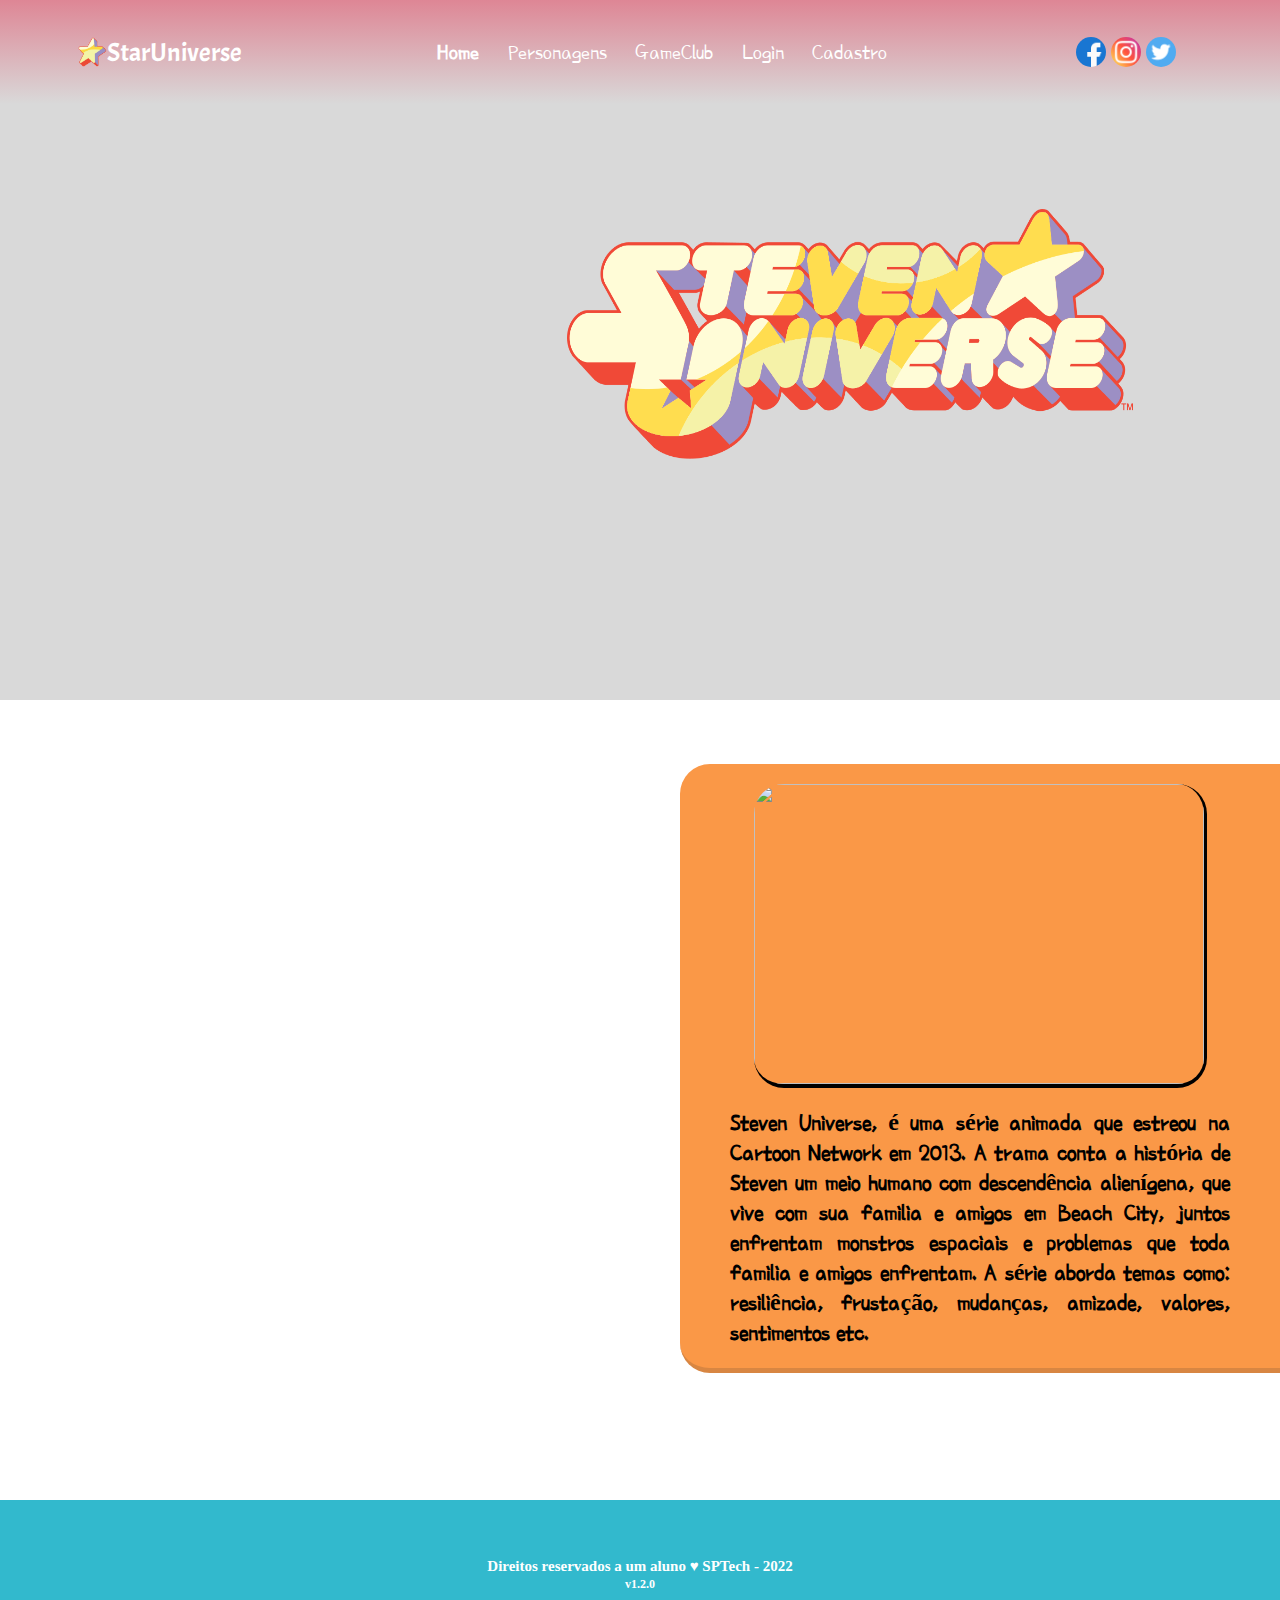
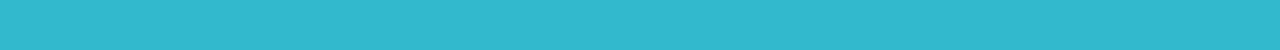
==== Plataforma Web/site/public/index.html @ b3d34bb3 "Alteração na home e documentação" ====
<!DOCTYPE html>
<html lang="pt-br">

<head>
    <meta charset="UTF-8">
    <meta http-equiv="X-UA-Compatible" content="IE=edge">
    <meta name="viewport" content="width=device-width, initial-scale=1.0">

    <title>StarUniverse</title>

    <link rel="icon" href="assets/imgs/IconSite.png" sizes="32-32px">
    <link rel="stylesheet" href="./css/estilos_Index.css">
    <link rel="preconnect" href="https://fonts.gstatic.com">
    <!-- <link
        href="https://fonts.googleapis.com/css2?family=Exo+2:ital,wght@0,100;0,200;0,300;0,400;0,500;0,600;0,700;0,800;0,900;1,100;1,200;1,300;1,400;1,500;1,600;1,700;1,800;1,900&display=swap"
        rel="stylesheet"> -->
</head>

<body>
    <div class="header">
        <div class="banner">
             <div class="degrade">
                <div class="container">
                
            <div class="Logo">
            <img src="assets/imgs/Logo.png">
            <h1 class="titulo">StarUniverse</h1>
            </div>

            <ul class="navbar">
            <li class="agora">Home</li>
            <li>
               <a href="./simulador.html">Personagens</a>
            </li>
            <li>
                <a href="./GameClub.html">GameClub</a>
            </li>
            <li>
                <a href="./login.html">Login</a>
            </li>
            <li>
                <a href="./cadastro.html">Cadastro</a>
            </li>
            </ul>
                
            <div class="contato">
                    <img src="assets/imgs/facebook.png" alt="facebook" width="32px">
                    <img src="assets/imgs/instagram.png" alt="Instagram" width="32px">
                    <img src="assets/imgs/twitter.png" alt="Twitter" width="32px">
           </div>

               </div>
            </div>
            <div class="container">
                <div class="Marca">
                    <img src="assets/imgs/SU.png">
                </div>
            </div>
        </div>
    </div>

    <div class="série">
        <div class="container">
            <div class="contexto">
                <img src="https://media.tenor.com/OSDz3ROW8BsAAAAd/crystal-gems-steven-universe.gif">
                <div class="texto">
                    <span>
                        Steven Universe, é uma série animada que estreou na Cartoon Network em 2013.
                        A trama conta a história de Steven um meio humano com descendência alienígena,
                        que vive com sua familia e amigos em Beach City, juntos enfrentam monstros espaciais
                        e problemas que toda familia e amigos enfrentam.
                        A série aborda temas como: resiliência, frustação, mudanças, amizade, valores, sentimentos etc.
                    </span>
                </div>
            </div>
        </div>
    </div>

    


    </div>

    <!--footer inicio-->
    <div class="footer">
        <div class="container">
            <h4>Direitos reservados a um aluno &hearts; SPTech - 2022
                <br>
                <span class="version">
                    v1.2.0
                </span>
            </h4>
        </div>
    </div>
    <!--footer fim-->
</body>

</html>
---- Plataforma Web/site/public/css/estilos_Index.css ----
@import url('https://fonts.googleapis.com/css2?family=Acme&family=Poor+Story&display=swap');

body {
  margin: 0;
  padding: 0;
}

html {
  scroll-behavior: smooth;
}

header{
  display: flex;
  flex-direction: column;
}

.banner{
  width: 100%;
  height: 700px;
  background-image: url("/public/assets/imgs/background.jpg");
  background-size: cover;
  background-attachment: fixed;
  background-color: rgba(0, 0, 0, 0.15);
  background-blend-mode: darken;
}

.degrade {
    width: auto;
    height: 104px;
    background-image: linear-gradient(rgb(222, 134, 149), rgba(0, 0, 0, 0));
    display: flex;
}

.container {
  margin: auto;
  width: 88%;
  display: flex;
  align-items: center;
  justify-content: space-between;
}

.container .Logo {
  font-family: 'Acme', sans-serif;
  display: flex;
  align-items: center;
  }


.container .Logo img {
  width: 30px;
  height: 30px;
}

.container .Logo h1{
  color: white;
  font-size: 26px;
  width: fit-content;
  font-weight: 500;
}

.container .navbar {
  font-family: 'Poor Story', cursive;
  font-size: 22px ;
  width: 450px;
  display: flex;
  align-items: center;
  justify-content: space-between;
  list-style: none;
}

.header a {
  text-decoration: none;
  color: white;
}

.agora {
  font-weight: 800;
  color: white;
}

.container .contato {
  display: flex;
  justify-content: center;
  width: 160px;
}

.contato img{
  align-self: center;
  margin-left: 5px;
  width: 30px;
  height: 30px;
  border-radius: 15px;
}

 .Marca {
  display: flex;
  width: 100%;
  height: 460px;
  justify-content: flex-end;
  align-items: center;
}

.Marca img{
  margin-right: 70px;
  width: 566px;
  height: 250px;
}

/* Informação da série */

.série {
  height: 800px;
  background-color: #FFFFFF;
  background-image: url();
}

.série .container {
  display: flex;
  justify-content: right;
  width: 100%;
}

.contexto {
  display: flex;
  flex-direction: column;
  align-items: center;
  margin-top: 5%;
  color: #000000; 
  border-bottom-left-radius: 30px;
  border-top-left-radius: 30px;
  height: auto;
  width: 600px;
  background-color: rgb(250, 152, 71);
  border-bottom: 5px solid rgb(216, 134, 66);
}

.contexto img {
  margin-top: 20px;
  height: 300px;
  width: 450px;
  border-radius: 30px;
  border-bottom: 4px solid #000000;
  border-right: 3px solid #000000;
}

.texto {
  margin-top: 20px;
  margin-bottom: 20px;
  font-size: 24px;
  font-family: 'Poor Story', cursive;
  font-weight: bold;
  text-align: justify;
  width: 500px;
}


/* missao visao valores */

.social {
  background-color: #e5e5e5;
  display: flex;
}

.social .container{
  justify-content: center;
}

.box img {
  width: 170px;
}

.social .container .boxes {
  display: flex;
}

.social p {
  text-align: center;
}

.box {
  margin: 10px;
  display: flex;
  flex-direction: column;
  align-items: center;
}


.box {
  margin-top: 50px;
  display: flex;
  flex-direction: column;
  align-items: center;
}


/* FOOTER */

.footer {
  background-color: #32b9cd;
  height: 150px;
  color: #fff;
  display: flex;
  font-size: 15px;
}

.footer .container {
  justify-content: center;
  text-align: center;
}

.footer .container .version {
  font-size: 12px;
}


/* LOGIN */

.banner .container .card {
  background-color: #e5e5e5;
  height: fit-content;
  width: 400px;
  display: flex;
  flex-direction: column;
  color: palevioletred;
  align-items: center;
  border-radius: 4px;
}

.card {
  display: flex;
  justify-content: space-around;
}

.card h2 {
  font-size: 30px;
}

.card h4 {
  font-size: 16px;
}

.banner #div_erros_login {
  margin-top: 15px;
}

button {
  cursor: pointer;
}

/* FORMULARIO */

.alerta_erro{
  display: flex;
  justify-content: flex-end;
}

.card_erro {
  display: none;
  background-color: #fff;
  color: black;
  width: 230px;
  position: fixed;
  border-radius: 4px;
  border: #e6005a 3px solid;
  padding: 10px;
  margin-right: 10%;
}

.card_erro #mensagem_erro{
  font-weight: 500;
  font-size: 20px;
}

.formulario .tipo_campo {
  font-size: 20px;
  font-weight: 600 !important;
}

.formulario {
  display: flex;
  flex-direction: column;
}

input {
  margin-bottom: 10px;
  border: 2px solid #32b9cd;
  padding: 10px;
  text-align: center;
  border-radius: 10px;
}

.btn {
  font-family: "Barlow", sans-serif;
  border: 0;
  border-radius: 5px;
  font-weight: 600;
  font-size: 18px;
  padding: 10px 15px;
  color: white;
  background-color: #e6005a;
  width: 120px;
  align-self: center;
  margin-top: 5px;
}

.loading-div {
  width: 50px;
  margin: auto;
  display: none;
}

.loading-div img {
  height: 50px;
  width: 50px;
}

/* PAGINA DOS GRÁFICOS */

.janela {
  display: flex;
  width: 100vw;
}

.header-left a {
  text-decoration: none;
  color: white;
}

.header-left {
  position: fixed;
  top: 0;
  left: 0;
  z-index: 999;
  height: 100vh;
  width: 25%;
  display: flex;
  flex-direction: column;
  justify-content: space-evenly;
  align-items: center;
  border-right: 3px solid #32b9cd;
  background-color: #212124;
  /* border: 3px solid pink; */
}

.dash-right {
  display: flex;
  width: 75%;
  height: fit-content;
  background-color: #161618;
  position: relative;
  top: 0;
  left: 25%;
}

.header-left h1 {
  color: #32b9cd;
}

.hello {
  width: 100%;
  display: flex;
  justify-content: center;
}

.hello h3 {
  color: #e3b062;
  font-weight: 300;
  font-size: 1.2rem;
}

.hello h3 span {
  font-weight: 800;
}

.btn-nav {
  width: 40%;
  color: white;
  background-color: #e6005a;
  border-radius: 5px;
  text-align: center;
  padding: 2% 5%;
}

.btn-nav-white {
  width: 40%;
  background-color: white;
  border: 3px solid #e6005a;
  border-radius: 5px;
  text-align: center;
  padding: 2% 5%;
}

.btn-nav-white h3 {
  color: #e6005a;
  padding: 0;
  margin: 0;
}

.btn-nav h3,
.btn-logout h3 {
  margin: 0;
  padding: 0;
}

.btn-logout {
  margin: 0;
  padding: 0;
  width: 20%;
  background-color: #32b9cd;
  color: white;
  border-radius: 10px;
  text-align: center;
  padding: 10px 15px;
  margin-bottom: 100px;
  cursor: pointer;
}

/* pagina extra - simulador */
.simulador {
  color: white;

}

.simulador .container {
  flex-direction: column
}
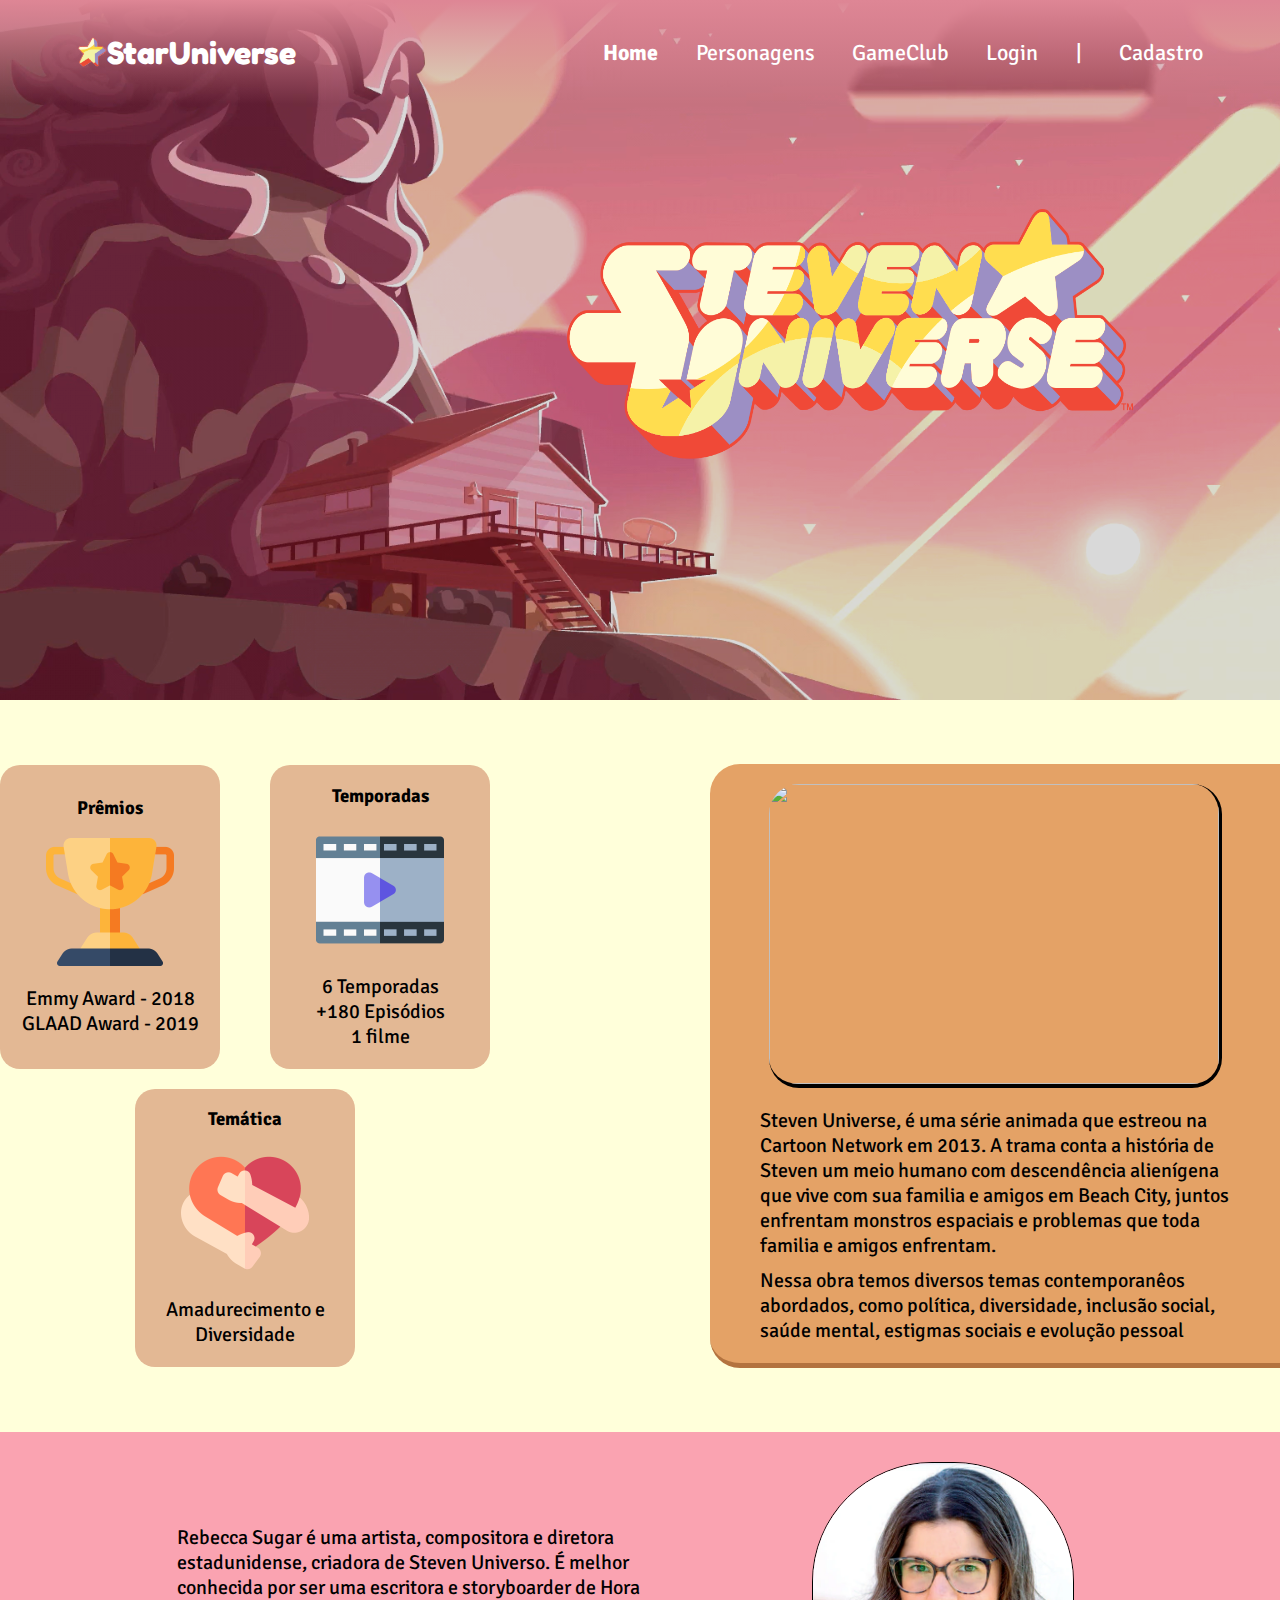
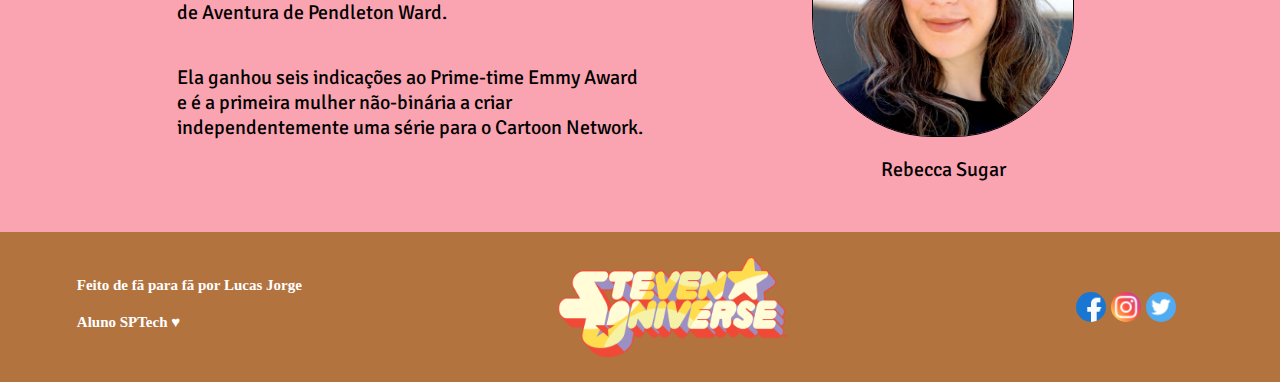
==== commit b3f1a0a4: "Tela de Cadastro e Login estáticas" ====
--- a/Plataforma Web/site/public/index.html
+++ b/Plataforma Web/site/public/index.html
@@ -6,7 +6,7 @@
     <meta http-equiv="X-UA-Compatible" content="IE=edge">
     <meta name="viewport" content="width=device-width, initial-scale=1.0">
 
-    <title>StarUniverse</title>
+    <title>StarUniverse | Home</title>
 
     <link rel="icon" href="assets/imgs/IconSite.png" sizes="32-32px">
     <link rel="stylesheet" href="./css/estilos_Index.css">
@@ -17,82 +17,122 @@
 </head>
 
 <body>
-    <div class="header">
-        <div class="banner">
-             <div class="degrade">
-                <div class="container">
+
+<div class="header">
+    <div class="banner">
+        <div class="degrade">
+            <div class="container">
                 
-            <div class="Logo">
+         <div class="Logo">
             <img src="assets/imgs/Logo.png">
             <h1 class="titulo">StarUniverse</h1>
+         </div>
+            <ul class="navbar">
+                <li class="agora">Home</li>
+                <li><a href="./simulador.html">Personagens</a></li>
+                <li><a href="./GameClub.html">GameClub</a></li>
+                <li><a href="./login.html">Login</a></li>
+                <li>|</li>
+                <li><a href="./cadastro.html">Cadastro</a></li>
+            </ul>
+         </div>
+        </div>
+        <div class="container">
+            <div class="Marca">
+                <img src="assets/imgs/SU.png">
+            </div>
+        </div>
+    </div>
+</div>
+
+    <div class="série">
+        <div class="container">
+
+            <div class="caixas">
+                <div class="caixa-dupla">
+                    <div class="caixinha">
+                        <h3 class="titulo">Prêmios</h3>
+                        <img src="assets/imgs/Premios.png">
+                        <ul class="texto">
+                        <li>Emmy Award - 2018</li>
+                        <li>GLAAD Award - 2019</li>
+                        </ul>
+                    </div>
+                    <div class="caixinha">
+                        <h3 class="titulo">Temporadas</h3>
+                        <img src="assets/imgs/film.png">
+                        <ul class="texto">
+                        <li>6 Temporadas</li>
+                        <li>+180 Episódios</li>
+                        <li>1 filme</li>
+                        </ul>
+                    </div>
+                </div>
+                <div class="caixa-unica">
+                    <div class="caixinha">
+                        <h3 class="titulo">Temática</h3>
+                        <img src="assets/imgs/amor-proprio.png">
+                        <span class="texto">
+                        Amadurecimento e Diversidade
+                        </span>
+                    </div>
+                </div>
             </div>
 
-            <ul class="navbar">
-            <li class="agora">Home</li>
-            <li>
-               <a href="./simulador.html">Personagens</a>
-            </li>
-            <li>
-                <a href="./GameClub.html">GameClub</a>
-            </li>
-            <li>
-                <a href="./login.html">Login</a>
-            </li>
-            <li>
-                <a href="./cadastro.html">Cadastro</a>
-            </li>
-            </ul>
-                
-            <div class="contato">
-                    <img src="assets/imgs/facebook.png" alt="facebook" width="32px">
-                    <img src="assets/imgs/instagram.png" alt="Instagram" width="32px">
-                    <img src="assets/imgs/twitter.png" alt="Twitter" width="32px">
-           </div>
 
-               </div>
-            </div>
-            <div class="container">
-                <div class="Marca">
-                    <img src="assets/imgs/SU.png">
+            <div class="contexto">
+                <img src="https://media.tenor.com/OSDz3ROW8BsAAAAd/crystal-gems-steven-universe.gif">
+                <div class="texto">
+                    <span>
+                        Steven Universe, é uma série animada que estreou na Cartoon Network em 2013.
+                        A trama conta a história de Steven um meio humano com descendência alienígena
+                        que vive com sua familia e amigos em Beach City, juntos enfrentam monstros espaciais
+                        e problemas que toda familia e amigos enfrentam.</span>
+                    <span class="span2">
+                        Nessa obra temos diversos temas contemporanêos abordados, como política, diversidade,
+                        inclusão social, saúde mental, estigmas sociais e evolução pessoal</span>
+                    
                 </div>
             </div>
         </div>
     </div>
 
-    <div class="série">
+    <div class="sobre-autora">
         <div class="container">
-            <div class="contexto">
-                <img src="https://media.tenor.com/OSDz3ROW8BsAAAAd/crystal-gems-steven-universe.gif">
-                <div class="texto">
-                    <span>
-                        Steven Universe, é uma série animada que estreou na Cartoon Network em 2013.
-                        A trama conta a história de Steven um meio humano com descendência alienígena,
-                        que vive com sua familia e amigos em Beach City, juntos enfrentam monstros espaciais
-                        e problemas que toda familia e amigos enfrentam.
-                        A série aborda temas como: resiliência, frustação, mudanças, amizade, valores, sentimentos etc.
-                    </span>
+            <div class="texto-autora">
+                <span>  
+                    Rebecca Sugar é uma artista, compositora e diretora estadunidense, criadora de Steven Universo. É melhor conhecida por ser uma escritora e storyboarder de Hora de Aventura de Pendleton Ward.</span>
+                <span>
+                    Ela ganhou seis indicações ao Prime-time Emmy Award e é a primeira mulher não-binária a criar independentemente uma série para o Cartoon Network.
+                </span>
+            </div>
+            <div class="autora">
+            <img src="assets/imgs/Rebecca-sugar-steven-universe.png">
+            <span>Rebecca Sugar</span>
+            </div>
+        </div>
+    </div>
+
+
+    </div>
+
+    <div class="footer">
+        <div class="container">
+            <div class="informações">
+                <div class="mensagem">
+                    <h4>Feito de fã para fã por Lucas Jorge</h4>
+                    <h4>Aluno SPTech &hearts;</h4>
+                </div>
+                <img id="img-su" src="assets/imgs/SU.png" alt="Steven Universe">
+                <div class="contato">
+                    <img src="assets/imgs/facebook.png" alt="facebook" width="32px">
+                    <img src="assets/imgs/instagram.png" alt="Instagram" width="32px">
+                    <img src="assets/imgs/twitter.png" alt="Twitter" width="32px">
                 </div>
             </div>
         </div>
     </div>
 
-    
-
-
-    </div>
-
-    <!--footer inicio-->
-    <div class="footer">
-        <div class="container">
-            <h4>Direitos reservados a um aluno &hearts; SPTech - 2022
-                <br>
-                <span class="version">
-                    v1.2.0
-                </span>
-            </h4>
-        </div>
-    </div>
-    <!--footer fim-->
 </body>
 
 </html>--- a/Plataforma Web/site/public/css/estilos_Index.css
+++ b/Plataforma Web/site/public/css/estilos_Index.css
@@ -1,8 +1,8 @@
-@import url('https://fonts.googleapis.com/css2?family=Acme&family=Poor+Story&display=swap');
+@import url('https://fonts.googleapis.com/css2?family=Acme&family=Fredoka+One&family=Poor+Story&family=Rubik+Mono+One&family=Signika:wght@500&display=swap');
 
 body {
   margin: 0;
-  padding: 0;
+  
 }
 
 html {
@@ -12,12 +12,13 @@
 header{
   display: flex;
   flex-direction: column;
+  height: auto;
 }
 
 .banner{
   width: 100%;
   height: 700px;
-  background-image: url("/public/assets/imgs/background.jpg");
+  background-image: url("../assets/imgs/background.jpg");
   background-size: cover;
   background-attachment: fixed;
   background-color: rgba(0, 0, 0, 0.15);
@@ -52,16 +53,18 @@
 }
 
 .container .Logo h1{
-  color: white;
-  font-size: 26px;
+  font-family: 'Fredoka One', cursive;
+  color: white;
+  font-size: 32px;
   width: fit-content;
-  font-weight: 500;
+  font-weight: 800;
 }
 
 .container .navbar {
-  font-family: 'Poor Story', cursive;
+  color:#ffffff;
+  font-family: 'Signika', sans-serif;
   font-size: 22px ;
-  width: 450px;
+  width: 600px;
   display: flex;
   align-items: center;
   justify-content: space-between;
@@ -78,10 +81,207 @@
   color: white;
 }
 
+
+
+ .Marca {
+  display: flex;
+  width: 100%;
+  height: 460px;
+  justify-content: flex-end;
+  align-items: center;
+}
+
+.Marca img{
+  margin-right: 70px;
+  width: 566px;
+  height: 250px;
+}
+
+/* Informação da série */
+
+.série {
+  background-color: rgb(255,255,218);
+  background-image: url();
+}
+
+.série .container {
+  display: flex;
+  justify-content: right;
+  width: 100%;
+}
+
+.série .contexto {
+  display: flex;
+  flex-direction: column;
+  align-items: center;
+  margin-top: 5%;
+  margin-bottom: 5%;
+  color: #000000; 
+  border-bottom-left-radius: 30px;
+  border-top-left-radius: 30px;
+  width: 600px;
+  background-color: rgba(222, 143, 78, 0.83);
+  border-bottom: 5px solid rgb(179, 115, 63);
+}
+
+.série .contexto img {
+  margin-top: 20px;
+  height: 300px;
+  width: 450px;
+  border-radius: 30px;
+  border-bottom: 4px solid #000000;
+  border-right: 3px solid #000000;
+}
+
+.série .texto {
+  display: flex;
+  flex-direction: column;
+  margin-top: 20px;
+  margin-bottom: 20px;
+  font-size: 20px;
+  font-family: 'Signika', sans-serif;
+  text-align: left;
+  width: 470px;
+}
+
+.série .texto .span2{
+  margin-top: 10px;
+}
+
+.série .caixas {
+  display: flex;
+  flex-direction: column;
+  margin-right: 170px;
+
+}
+
+.série .caixa-dupla{
+  display: flex;
+
+}
+.série .caixa-unica{
+  display: flex;
+  justify-content: center;
+  margin-top: 20px;
+
+}
+
+.série .caixinha {
+  display: flex;
+  flex-direction: column;
+  justify-content: center;
+  align-items: center;
+  text-align: center;
+  width: 220px;
+  background-color: #E3B894;
+  border-radius: 20px;
+  margin-right: 50px;
+}
+
+
+.série .caixinha span, h3 {
+  width: 200px;
+  font-family: 'Signika', sans-serif;
+  text-align: center;
+}
+
+.série .caixinha ul, li{
+  list-style: none;
+  text-align: center;
+  width: 2\00px;
+  padding-inline-start: 0;
+}
+
+.série .caixinha img{
+height: 128px;
+width: 128px;
+align-self: center;
+}
+
+/* Autora */
+.sobre-autora{
+  display: flex;
+  height: 400px;
+  background-color: rgb(250, 163, 177);
+}
+
+.sobre-autora .container{
+  display: flex;
+}
+
+.container .texto-autora{
+display: flex;
+flex-direction: column;
+width: 470px;
+justify-content: start;
+margin-left: 100px;
+}
+
+.sobre-autora .container img{
+height: 50%;
+width: 50%;
+border-radius: 90pt;
+border: 1px solid black;
+align-self: center;
+}
+
+.container .autora {
+  display: flex;
+  flex-direction: column;
+  width: 520px;
+  justify-content: end;
+}
+
+.autora span {
+  display: flex;
+  flex-direction: column;
+  margin-top: 20px;
+  margin-bottom: 20px;
+  font-size: 20px;
+  font-family: 'Signika', sans-serif;
+  text-align: center;
+}
+
+.texto-autora span{
+  display: flex;
+  flex-direction: column;
+  margin-top: 20px;
+  margin-bottom: 20px;
+  font-size: 20px;
+  font-family: 'Signika', sans-serif;
+  text-align: left;
+}
+
+/* FOOTER */
+
+.footer {
+  display: flex;
+  font-size: 15px;
+  height: 150px;
+  color: #fff;
+  background-color: rgb(179, 115, 63);
+}
+
+.footer .container {
+  display: flex;
+  flex-direction: column;
+}
+
 .container .contato {
   display: flex;
   justify-content: center;
   width: 160px;
+}
+
+.informações {
+  display: flex;
+  justify-content: space-between;
+  width: 100%;
+}
+
+.messagem {
+  display: flex;
+  flex-direction: column;
 }
 
 .contato img{
@@ -92,226 +292,9 @@
   border-radius: 15px;
 }
 
- .Marca {
-  display: flex;
-  width: 100%;
-  height: 460px;
-  justify-content: flex-end;
-  align-items: center;
-}
-
-.Marca img{
-  margin-right: 70px;
-  width: 566px;
-  height: 250px;
-}
-
-/* Informação da série */
-
-.série {
-  height: 800px;
-  background-color: #FFFFFF;
-  background-image: url();
-}
-
-.série .container {
-  display: flex;
-  justify-content: right;
-  width: 100%;
-}
-
-.contexto {
-  display: flex;
-  flex-direction: column;
-  align-items: center;
-  margin-top: 5%;
-  color: #000000; 
-  border-bottom-left-radius: 30px;
-  border-top-left-radius: 30px;
-  height: auto;
-  width: 600px;
-  background-color: rgb(250, 152, 71);
-  border-bottom: 5px solid rgb(216, 134, 66);
-}
-
-.contexto img {
-  margin-top: 20px;
-  height: 300px;
-  width: 450px;
-  border-radius: 30px;
-  border-bottom: 4px solid #000000;
-  border-right: 3px solid #000000;
-}
-
-.texto {
-  margin-top: 20px;
-  margin-bottom: 20px;
-  font-size: 24px;
-  font-family: 'Poor Story', cursive;
-  font-weight: bold;
-  text-align: justify;
-  width: 500px;
-}
-
-
-/* missao visao valores */
-
-.social {
-  background-color: #e5e5e5;
-  display: flex;
-}
-
-.social .container{
-  justify-content: center;
-}
-
-.box img {
-  width: 170px;
-}
-
-.social .container .boxes {
-  display: flex;
-}
-
-.social p {
-  text-align: center;
-}
-
-.box {
-  margin: 10px;
-  display: flex;
-  flex-direction: column;
-  align-items: center;
-}
-
-
-.box {
-  margin-top: 50px;
-  display: flex;
-  flex-direction: column;
-  align-items: center;
-}
-
-
-/* FOOTER */
-
-.footer {
-  background-color: #32b9cd;
-  height: 150px;
-  color: #fff;
-  display: flex;
-  font-size: 15px;
-}
-
-.footer .container {
-  justify-content: center;
-  text-align: center;
-}
-
-.footer .container .version {
-  font-size: 12px;
-}
-
-
-/* LOGIN */
-
-.banner .container .card {
-  background-color: #e5e5e5;
-  height: fit-content;
-  width: 400px;
-  display: flex;
-  flex-direction: column;
-  color: palevioletred;
-  align-items: center;
-  border-radius: 4px;
-}
-
-.card {
-  display: flex;
-  justify-content: space-around;
-}
-
-.card h2 {
-  font-size: 30px;
-}
-
-.card h4 {
-  font-size: 16px;
-}
-
-.banner #div_erros_login {
-  margin-top: 15px;
-}
-
-button {
-  cursor: pointer;
-}
-
-/* FORMULARIO */
-
-.alerta_erro{
-  display: flex;
-  justify-content: flex-end;
-}
-
-.card_erro {
-  display: none;
-  background-color: #fff;
-  color: black;
+#img-su{
   width: 230px;
-  position: fixed;
-  border-radius: 4px;
-  border: #e6005a 3px solid;
-  padding: 10px;
-  margin-right: 10%;
-}
-
-.card_erro #mensagem_erro{
-  font-weight: 500;
-  font-size: 20px;
-}
-
-.formulario .tipo_campo {
-  font-size: 20px;
-  font-weight: 600 !important;
-}
-
-.formulario {
-  display: flex;
-  flex-direction: column;
-}
-
-input {
-  margin-bottom: 10px;
-  border: 2px solid #32b9cd;
-  padding: 10px;
-  text-align: center;
-  border-radius: 10px;
-}
-
-.btn {
-  font-family: "Barlow", sans-serif;
-  border: 0;
-  border-radius: 5px;
-  font-weight: 600;
-  font-size: 18px;
-  padding: 10px 15px;
-  color: white;
-  background-color: #e6005a;
-  width: 120px;
-  align-self: center;
-  margin-top: 5px;
-}
-
-.loading-div {
-  width: 50px;
-  margin: auto;
-  display: none;
-}
-
-.loading-div img {
-  height: 50px;
-  width: 50px;
+  height: 100px;
 }
 
 /* PAGINA DOS GRÁFICOS */
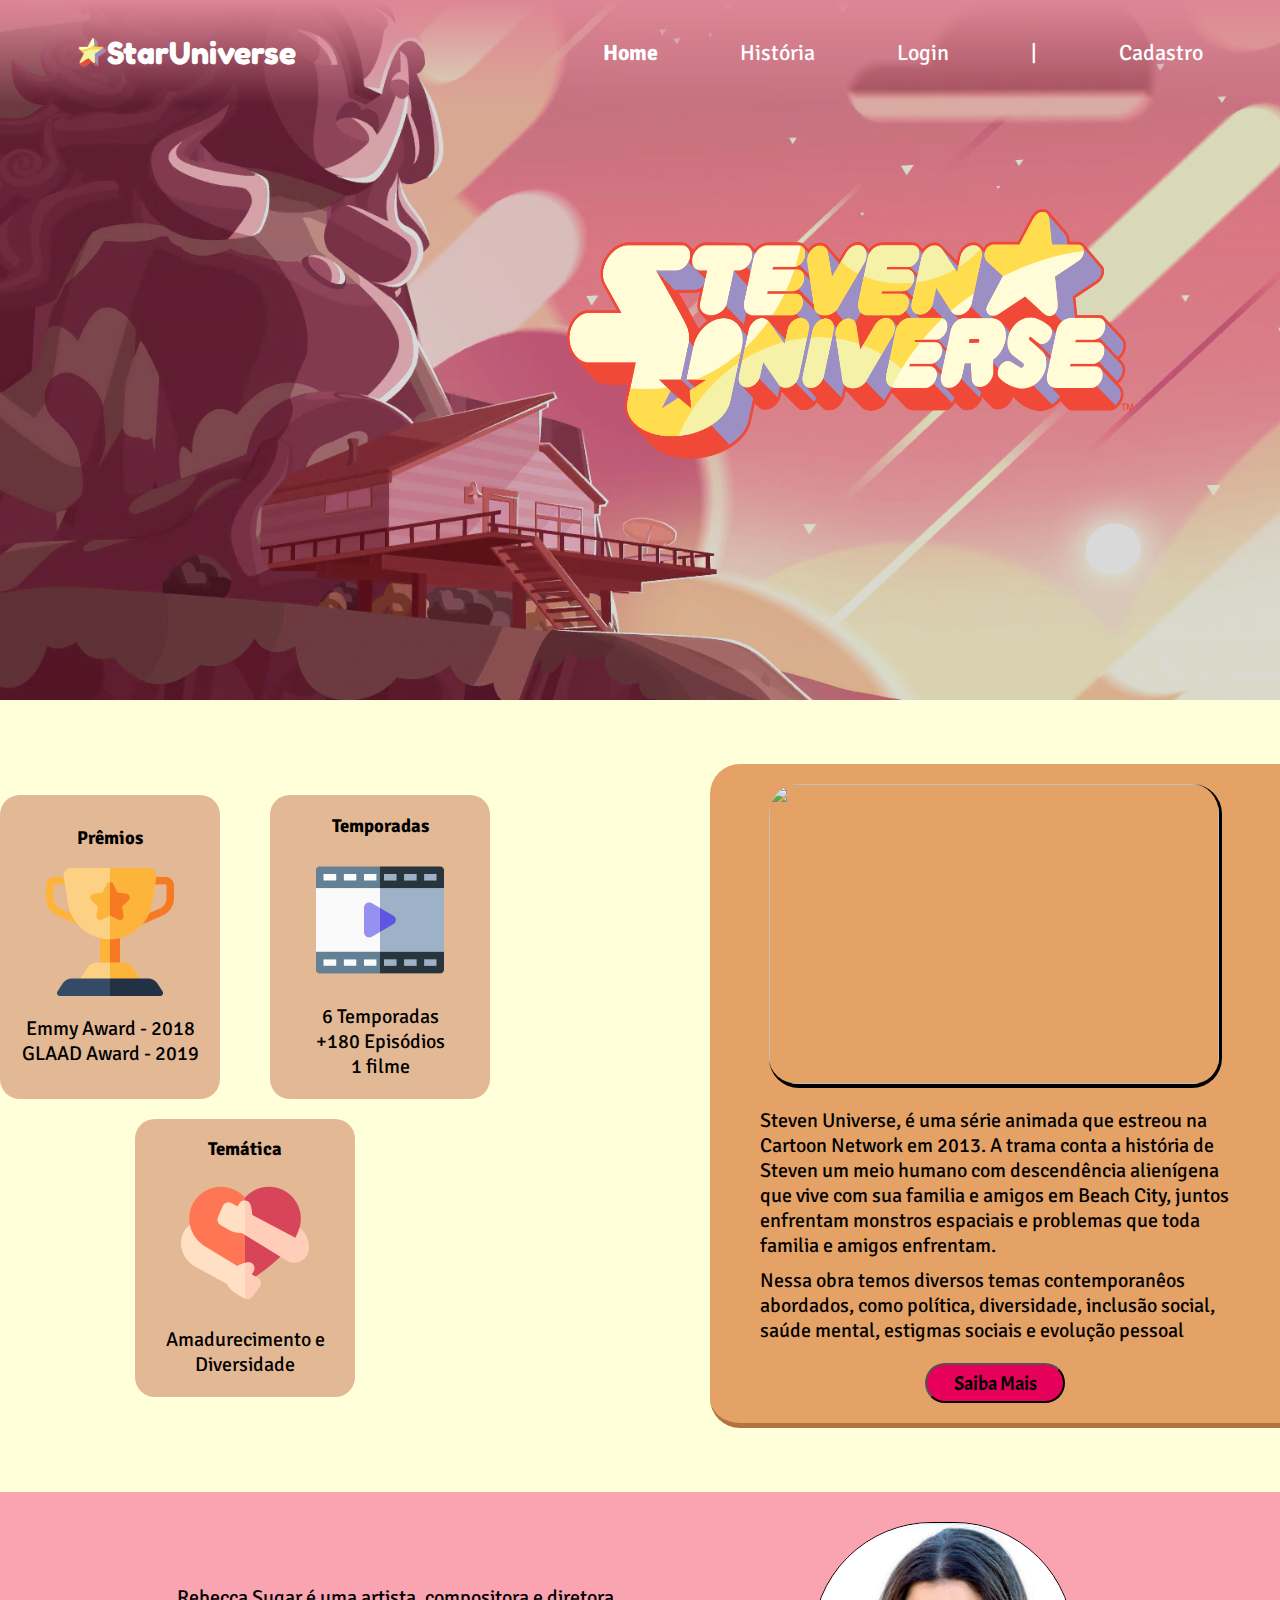
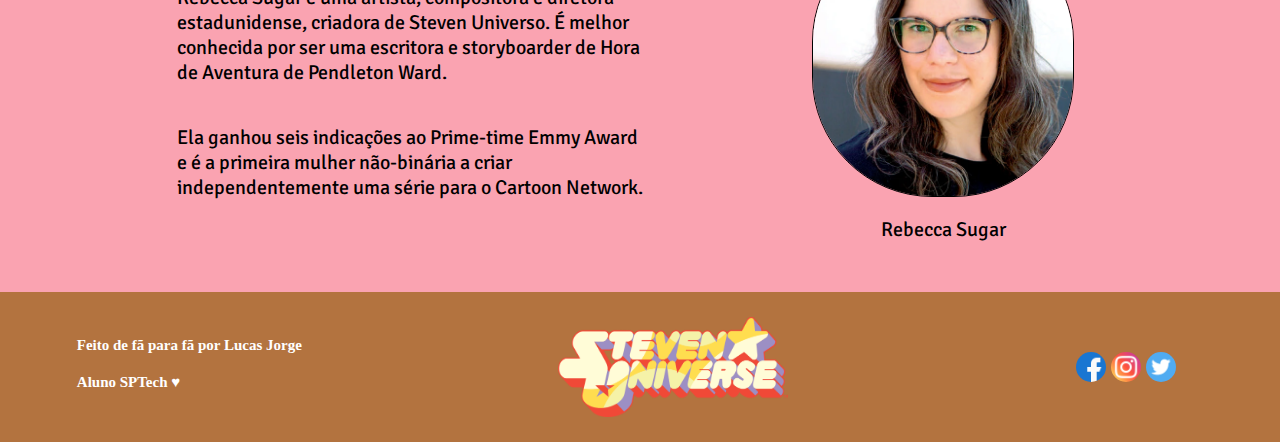
==== commit 1bde87f9: "Atualização do Projeto - API E BD" ====
--- a/Plataforma Web/site/public/index.html
+++ b/Plataforma Web/site/public/index.html
@@ -10,10 +10,6 @@
 
     <link rel="icon" href="assets/imgs/IconSite.png" sizes="32-32px">
     <link rel="stylesheet" href="./css/estilos_Index.css">
-    <link rel="preconnect" href="https://fonts.gstatic.com">
-    <!-- <link
-        href="https://fonts.googleapis.com/css2?family=Exo+2:ital,wght@0,100;0,200;0,300;0,400;0,500;0,600;0,700;0,800;0,900;1,100;1,200;1,300;1,400;1,500;1,600;1,700;1,800;1,900&display=swap"
-        rel="stylesheet"> -->
 </head>
 
 <body>
@@ -29,8 +25,7 @@
          </div>
             <ul class="navbar">
                 <li class="agora">Home</li>
-                <li><a href="./simulador.html">Personagens</a></li>
-                <li><a href="./GameClub.html">GameClub</a></li>
+                <li><a href="Historia.html">História</a></li>
                 <li><a href="./login.html">Login</a></li>
                 <li>|</li>
                 <li><a href="./cadastro.html">Cadastro</a></li>
@@ -91,7 +86,7 @@
                     <span class="span2">
                         Nessa obra temos diversos temas contemporanêos abordados, como política, diversidade,
                         inclusão social, saúde mental, estigmas sociais e evolução pessoal</span>
-                    
+                    <button onclick="redirecionar()">Saiba Mais</button>
                 </div>
             </div>
         </div>
--- a/Plataforma Web/site/public/css/estilos_Index.css
+++ b/Plataforma Web/site/public/css/estilos_Index.css
@@ -144,6 +144,18 @@
   width: 470px;
 }
 
+.texto button{
+align-self:center;
+border-radius: 20px;
+text-decoration: none;
+margin-top: 20px;
+background-color: #e6005a;
+font-family: 'Acme', sans-serif;
+font-size: 20px;
+width: 140px;
+height: 40px;
+}
+
 .série .texto .span2{
   margin-top: 10px;
 }
@@ -295,115 +307,4 @@
 #img-su{
   width: 230px;
   height: 100px;
-}
-
-/* PAGINA DOS GRÁFICOS */
-
-.janela {
-  display: flex;
-  width: 100vw;
-}
-
-.header-left a {
-  text-decoration: none;
-  color: white;
-}
-
-.header-left {
-  position: fixed;
-  top: 0;
-  left: 0;
-  z-index: 999;
-  height: 100vh;
-  width: 25%;
-  display: flex;
-  flex-direction: column;
-  justify-content: space-evenly;
-  align-items: center;
-  border-right: 3px solid #32b9cd;
-  background-color: #212124;
-  /* border: 3px solid pink; */
-}
-
-.dash-right {
-  display: flex;
-  width: 75%;
-  height: fit-content;
-  background-color: #161618;
-  position: relative;
-  top: 0;
-  left: 25%;
-}
-
-.header-left h1 {
-  color: #32b9cd;
-}
-
-.hello {
-  width: 100%;
-  display: flex;
-  justify-content: center;
-}
-
-.hello h3 {
-  color: #e3b062;
-  font-weight: 300;
-  font-size: 1.2rem;
-}
-
-.hello h3 span {
-  font-weight: 800;
-}
-
-.btn-nav {
-  width: 40%;
-  color: white;
-  background-color: #e6005a;
-  border-radius: 5px;
-  text-align: center;
-  padding: 2% 5%;
-}
-
-.btn-nav-white {
-  width: 40%;
-  background-color: white;
-  border: 3px solid #e6005a;
-  border-radius: 5px;
-  text-align: center;
-  padding: 2% 5%;
-}
-
-.btn-nav-white h3 {
-  color: #e6005a;
-  padding: 0;
-  margin: 0;
-}
-
-.btn-nav h3,
-.btn-logout h3 {
-  margin: 0;
-  padding: 0;
-}
-
-.btn-logout {
-  margin: 0;
-  padding: 0;
-  width: 20%;
-  background-color: #32b9cd;
-  color: white;
-  border-radius: 10px;
-  text-align: center;
-  padding: 10px 15px;
-  margin-bottom: 100px;
-  cursor: pointer;
-}
-
-/* pagina extra - simulador */
-.simulador {
-  color: white;
-
-}
-
-.simulador .container {
-  flex-direction: column
 }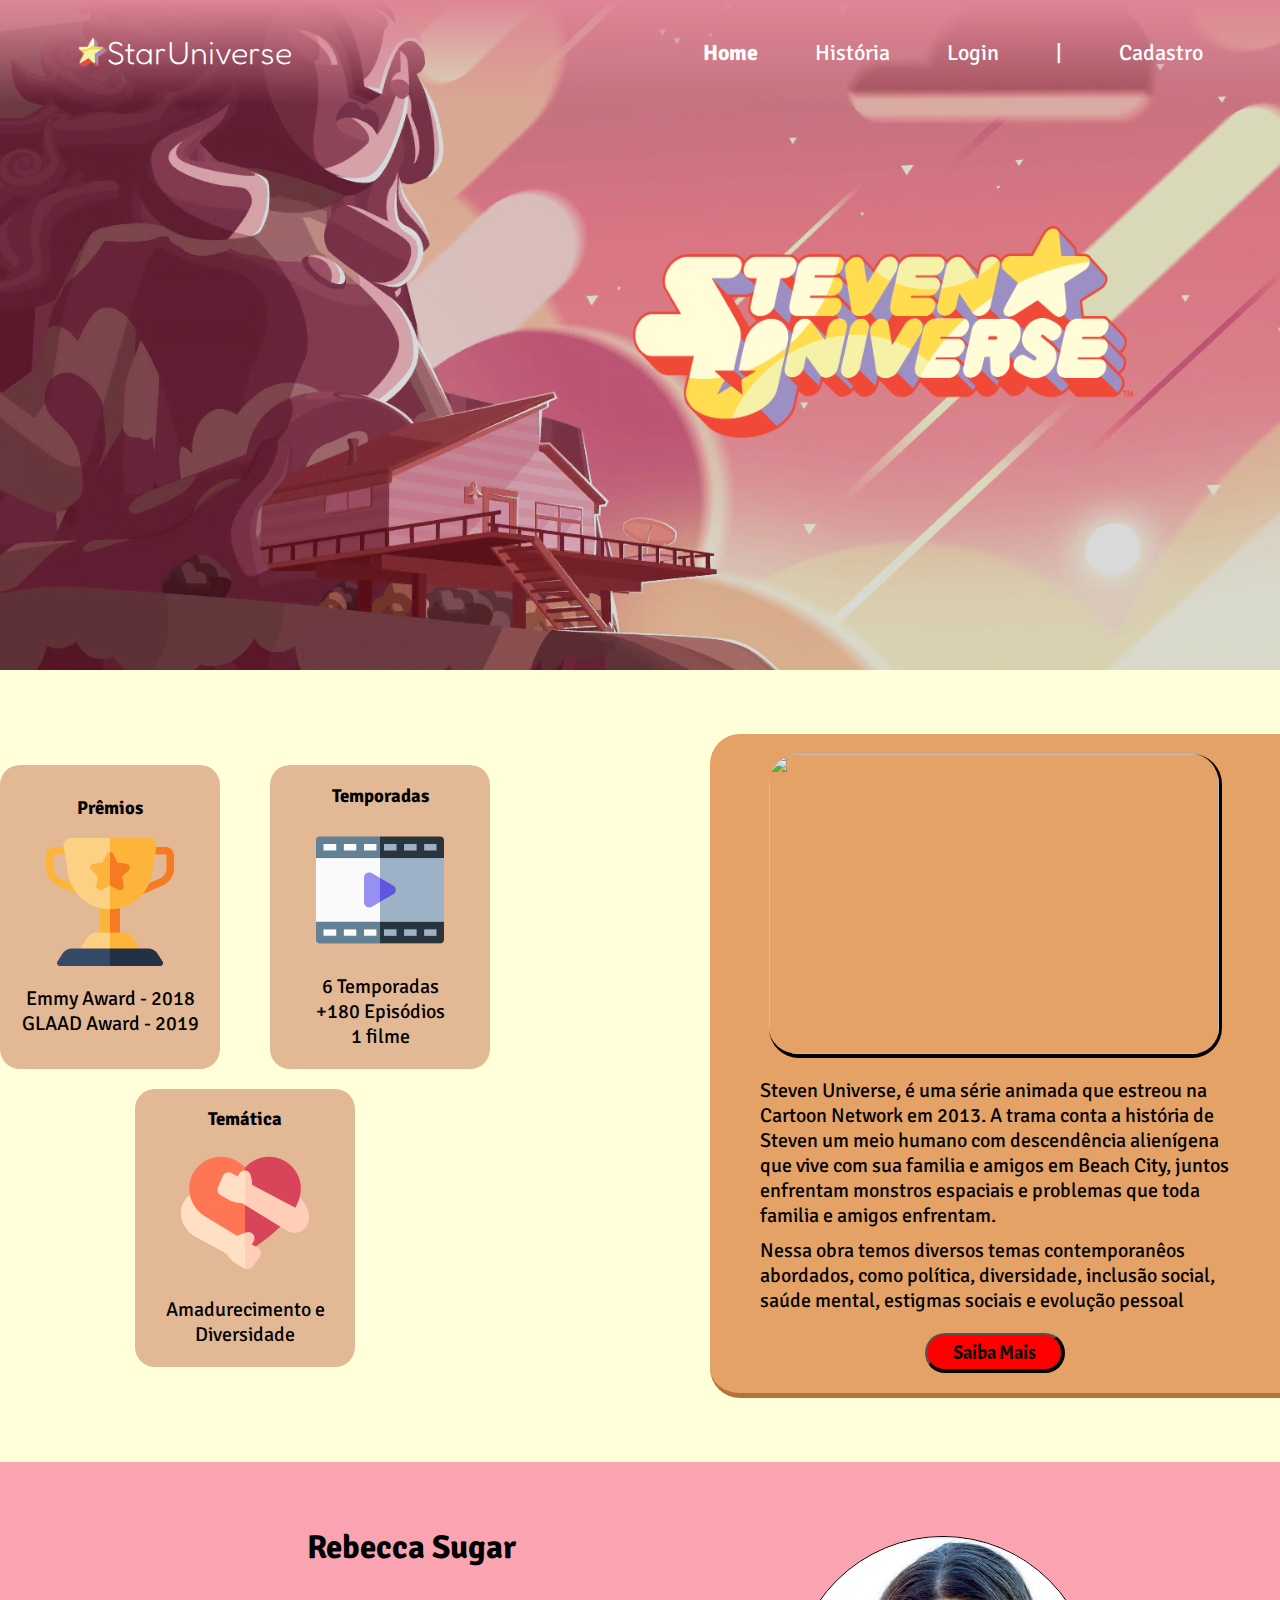
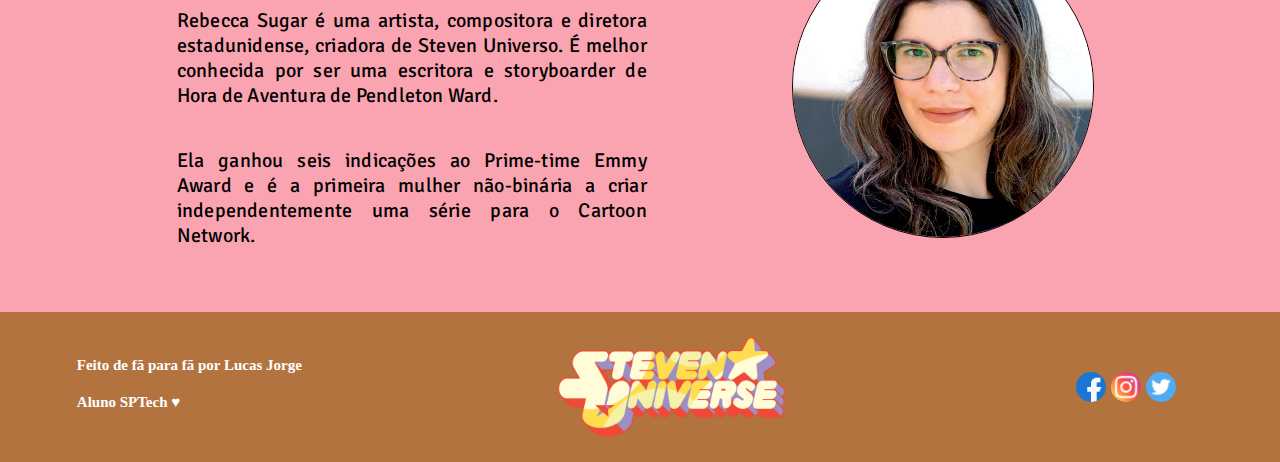
==== commit 1e35b980: "Manutenção do Site" ====
--- a/Plataforma Web/site/public/index.html
+++ b/Plataforma Web/site/public/index.html
@@ -21,7 +21,7 @@
                 
          <div class="Logo">
             <img src="assets/imgs/Logo.png">
-            <h1 class="titulo">StarUniverse</h1>
+            <a href="index.html"><h1 class="titulo">StarUniverse</h1></a>
          </div>
             <ul class="navbar">
                 <li class="agora">Home</li>
@@ -34,7 +34,7 @@
         </div>
         <div class="container">
             <div class="Marca">
-                <img src="assets/imgs/SU.png">
+                <a href="index.html"><img src="assets/imgs/SU.png"></a>
             </div>
         </div>
     </div>
@@ -42,7 +42,6 @@
 
     <div class="série">
         <div class="container">
-
             <div class="caixas">
                 <div class="caixa-dupla">
                     <div class="caixinha">
@@ -95,15 +94,15 @@
     <div class="sobre-autora">
         <div class="container">
             <div class="texto-autora">
-                <span>  
+                <h2>Rebecca Sugar</h2>
+                <span class="justify">  
                     Rebecca Sugar é uma artista, compositora e diretora estadunidense, criadora de Steven Universo. É melhor conhecida por ser uma escritora e storyboarder de Hora de Aventura de Pendleton Ward.</span>
-                <span>
+                <span class="justify">
                     Ela ganhou seis indicações ao Prime-time Emmy Award e é a primeira mulher não-binária a criar independentemente uma série para o Cartoon Network.
                 </span>
             </div>
             <div class="autora">
             <img src="assets/imgs/Rebecca-sugar-steven-universe.png">
-            <span>Rebecca Sugar</span>
             </div>
         </div>
     </div>
@@ -129,5 +128,9 @@
     </div>
 
 </body>
-
-</html>+</html>
+<script>
+  function redirecionar() {
+   location.href="Historia.html";
+  }
+</script>--- a/Plataforma Web/site/public/css/estilos_Index.css
+++ b/Plataforma Web/site/public/css/estilos_Index.css
@@ -17,7 +17,7 @@
 
 .banner{
   width: 100%;
-  height: 700px;
+  height: 670px;
   background-image: url("../assets/imgs/background.jpg");
   background-size: cover;
   background-attachment: fixed;
@@ -57,14 +57,14 @@
   color: white;
   font-size: 32px;
   width: fit-content;
-  font-weight: 800;
+  font-weight: 200;
 }
 
 .container .navbar {
   color:#ffffff;
   font-family: 'Signika', sans-serif;
   font-size: 22px ;
-  width: 600px;
+  width: 500px;
   display: flex;
   align-items: center;
   justify-content: space-between;
@@ -81,8 +81,6 @@
   color: white;
 }
 
-
-
  .Marca {
   display: flex;
   width: 100%;
@@ -93,8 +91,8 @@
 
 .Marca img{
   margin-right: 70px;
-  width: 566px;
-  height: 250px;
+  width: 500px;
+  height: 212px;
 }
 
 /* Informação da série */
@@ -113,6 +111,7 @@
 .série .contexto {
   display: flex;
   flex-direction: column;
+  justify-content: center;
   align-items: center;
   margin-top: 5%;
   margin-bottom: 5%;
@@ -146,14 +145,17 @@
 
 .texto button{
 align-self:center;
+justify-self: center;
 border-radius: 20px;
 text-decoration: none;
 margin-top: 20px;
-background-color: #e6005a;
+background-color: rgb(255, 0, 0);
 font-family: 'Acme', sans-serif;
 font-size: 20px;
 width: 140px;
 height: 40px;
+border-bottom: 4px solid #000000;
+border-right: 4px solid #000000;
 }
 
 .série .texto .span2{
@@ -213,7 +215,7 @@
 /* Autora */
 .sobre-autora{
   display: flex;
-  height: 400px;
+  height: 450px;
   background-color: rgb(250, 163, 177);
 }
 
@@ -229,10 +231,25 @@
 margin-left: 100px;
 }
 
+.texto-autora h2{
+  display: flex;
+  flex-direction: column;
+  margin-top: 20px;
+  margin-bottom: 20px;
+  font-size: 33px;
+  font-family: 'Signika', sans-serif;
+  text-align: center;
+
+}
+
+.texto-autora .justify{
+  text-align: justify;
+}
+
 .sobre-autora .container img{
-height: 50%;
-width: 50%;
-border-radius: 90pt;
+height: 300px;
+width: 300px;
+border-radius: 180px;
 border: 1px solid black;
 align-self: center;
 }
@@ -242,26 +259,18 @@
   flex-direction: column;
   width: 520px;
   justify-content: end;
-}
-
-.autora span {
+ 
+}
+
+.texto-autora span{
   display: flex;
   flex-direction: column;
   margin-top: 20px;
   margin-bottom: 20px;
   font-size: 20px;
   font-family: 'Signika', sans-serif;
-  text-align: center;
-}
-
-.texto-autora span{
-  display: flex;
-  flex-direction: column;
-  margin-top: 20px;
-  margin-bottom: 20px;
-  font-size: 20px;
-  font-family: 'Signika', sans-serif;
   text-align: left;
+  letter-spacing: 0.2px;
 }
 
 /* FOOTER */
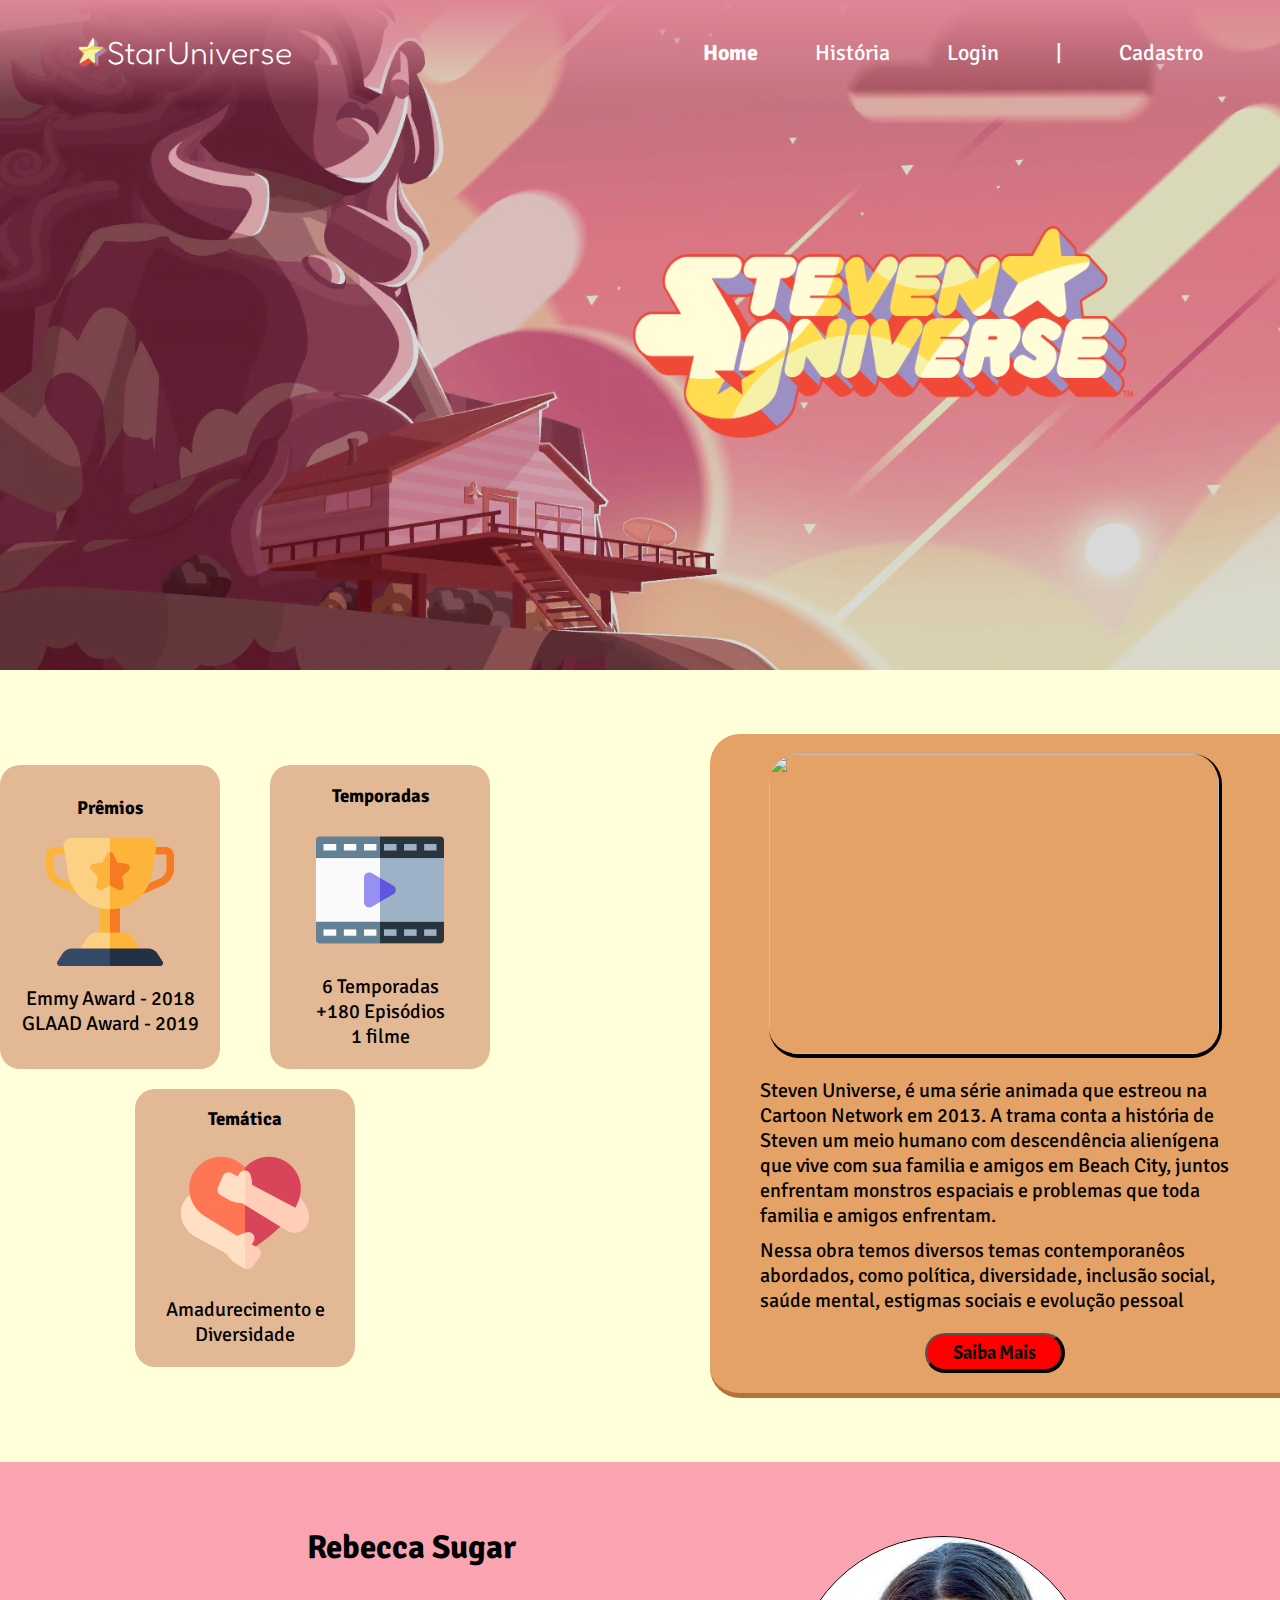
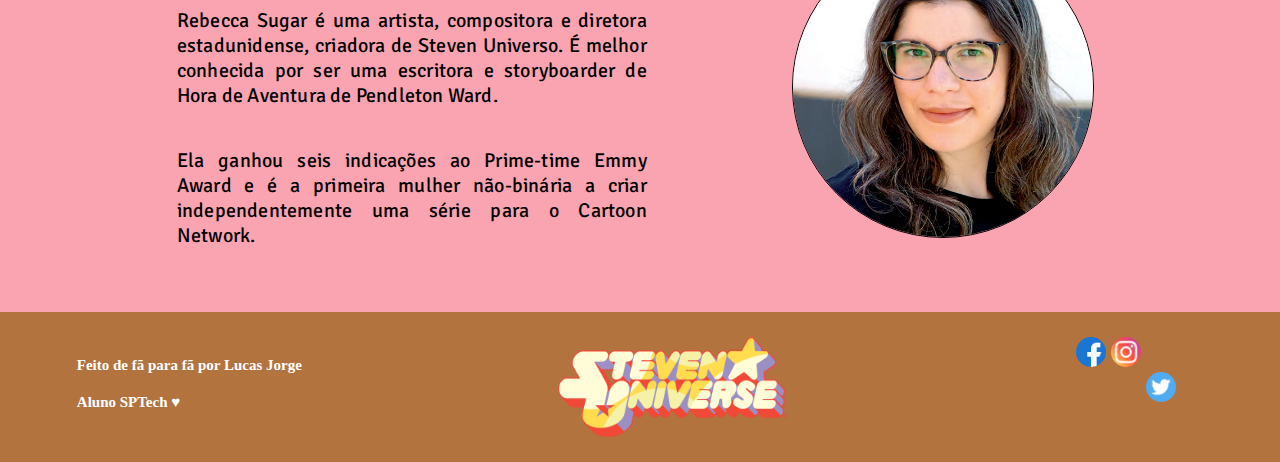
==== commit f3c6aa8b: "Atualização do Projeto" ====
--- a/Plataforma Web/site/public/index.html
+++ b/Plataforma Web/site/public/index.html
@@ -119,8 +119,8 @@
                 </div>
                 <img id="img-su" src="assets/imgs/SU.png" alt="Steven Universe">
                 <div class="contato">
-                    <img src="assets/imgs/facebook.png" alt="facebook" width="32px">
-                    <img src="assets/imgs/instagram.png" alt="Instagram" width="32px">
+                    <a href='https://www.facebook.com/people/Star-Universe/100087773362645/'><img src="assets/imgs/facebook.png" alt="facebook" width="32px"></a>
+                    <a href="https://www.instagram.com/staruniverse_oficcial/"><img src="assets/imgs/instagram.png" alt="Instagram" width="32px"></a>
                     <img src="assets/imgs/twitter.png" alt="Twitter" width="32px">
                 </div>
             </div>
--- a/Plataforma Web/site/public/css/estilos_Index.css
+++ b/Plataforma Web/site/public/css/estilos_Index.css
@@ -5,9 +5,6 @@
   
 }
 
-html {
-  scroll-behavior: smooth;
-}
 
 header{
   display: flex;
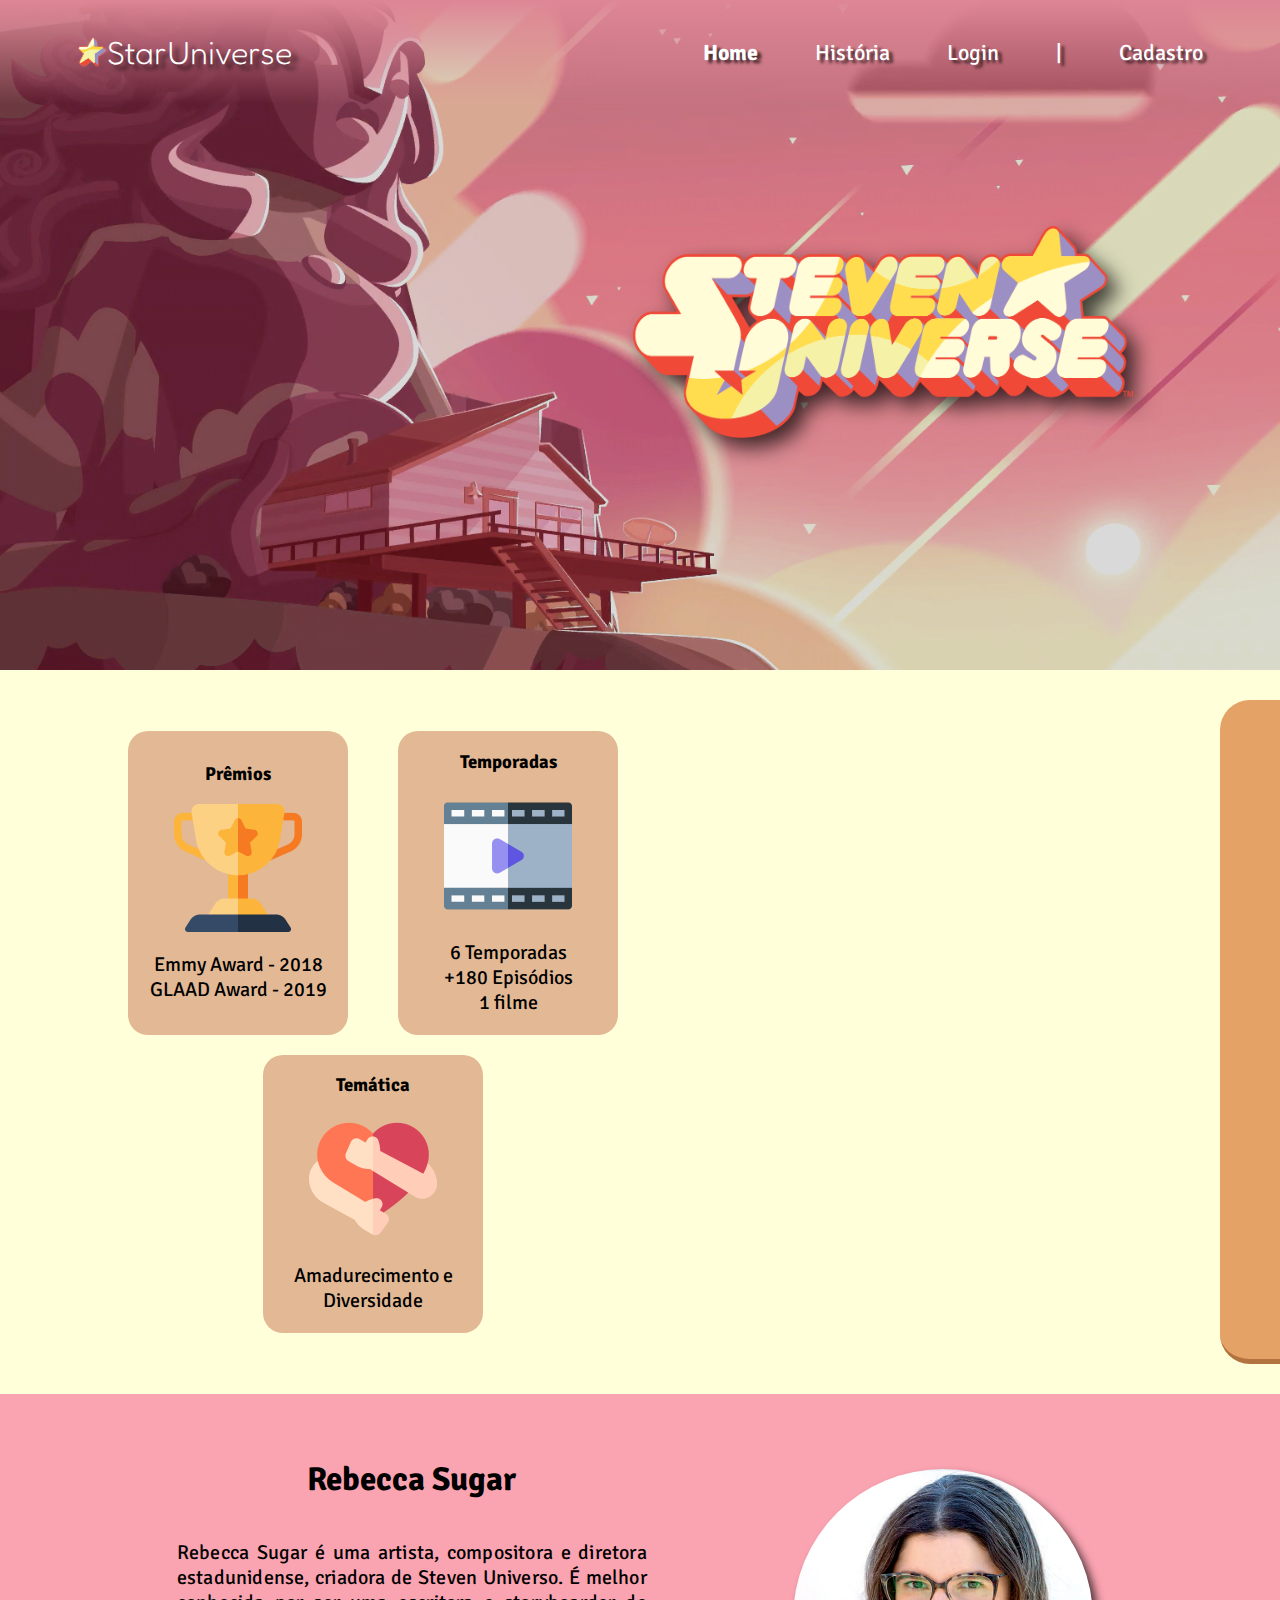
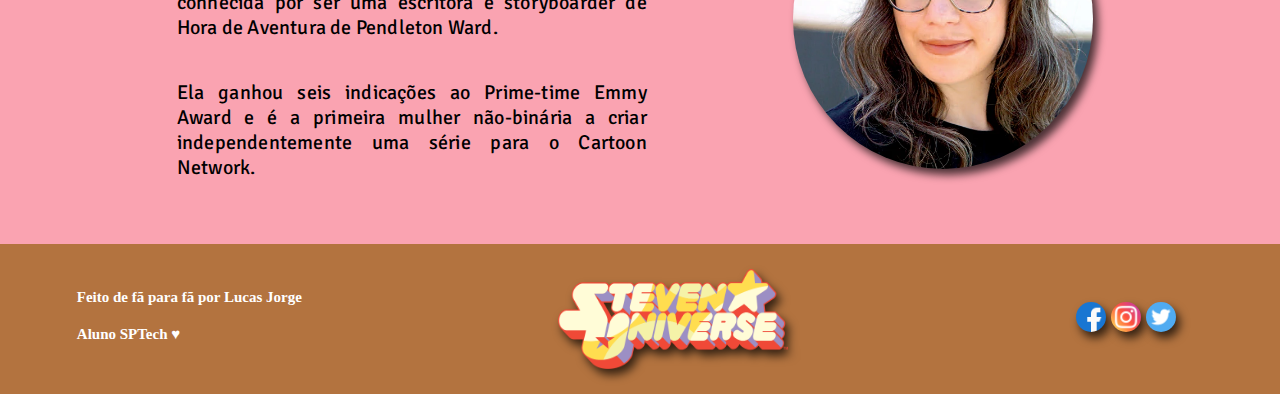
==== commit dfba5e6c: "Atualizacao do Jogo" ====
--- a/Plataforma Web/site/public/index.html
+++ b/Plataforma Web/site/public/index.html
@@ -14,31 +14,33 @@
 
 <body>
 
-<div class="header">
-    <div class="banner">
-        <div class="degrade">
+    <div class="header">
+        <div class="banner">
+            <div class="degrade">
+                <div class="container">
+
+                    <div class="Logo">
+                        <img src="assets/imgs/Logo.png">
+                        <a href="index.html">
+                            <h1 class="titulo">StarUniverse</h1>
+                        </a>
+                    </div>
+                    <ul class="navbar">
+                        <li class="agora">Home</li>
+                        <li><a href="Historia.html">História</a></li>
+                        <li><a href="./login.html">Login</a></li>
+                        <li>|</li>
+                        <li><a href="./cadastro.html">Cadastro</a></li>
+                    </ul>
+                </div>
+            </div>
             <div class="container">
-                
-         <div class="Logo">
-            <img src="assets/imgs/Logo.png">
-            <a href="index.html"><h1 class="titulo">StarUniverse</h1></a>
-         </div>
-            <ul class="navbar">
-                <li class="agora">Home</li>
-                <li><a href="Historia.html">História</a></li>
-                <li><a href="./login.html">Login</a></li>
-                <li>|</li>
-                <li><a href="./cadastro.html">Cadastro</a></li>
-            </ul>
-         </div>
-        </div>
-        <div class="container">
-            <div class="Marca">
-                <a href="index.html"><img src="assets/imgs/SU.png"></a>
+                <div class="Marca">
+                    <a href="index.html"><img src="assets/imgs/SU.png"></a>
+                </div>
             </div>
         </div>
     </div>
-</div>
 
     <div class="série">
         <div class="container">
@@ -48,17 +50,17 @@
                         <h3 class="titulo">Prêmios</h3>
                         <img src="assets/imgs/Premios.png">
                         <ul class="texto">
-                        <li>Emmy Award - 2018</li>
-                        <li>GLAAD Award - 2019</li>
+                            <li>Emmy Award - 2018</li>
+                            <li>GLAAD Award - 2019</li>
                         </ul>
                     </div>
                     <div class="caixinha">
                         <h3 class="titulo">Temporadas</h3>
                         <img src="assets/imgs/film.png">
                         <ul class="texto">
-                        <li>6 Temporadas</li>
-                        <li>+180 Episódios</li>
-                        <li>1 filme</li>
+                            <li>6 Temporadas</li>
+                            <li>+180 Episódios</li>
+                            <li>1 filme</li>
                         </ul>
                     </div>
                 </div>
@@ -67,25 +69,26 @@
                         <h3 class="titulo">Temática</h3>
                         <img src="assets/imgs/amor-proprio.png">
                         <span class="texto">
-                        Amadurecimento e Diversidade
+                            Amadurecimento e Diversidade
                         </span>
                     </div>
                 </div>
             </div>
 
-
-            <div class="contexto">
-                <img src="https://media.tenor.com/OSDz3ROW8BsAAAAd/crystal-gems-steven-universe.gif">
-                <div class="texto">
-                    <span>
-                        Steven Universe, é uma série animada que estreou na Cartoon Network em 2013.
-                        A trama conta a história de Steven um meio humano com descendência alienígena
-                        que vive com sua familia e amigos em Beach City, juntos enfrentam monstros espaciais
-                        e problemas que toda familia e amigos enfrentam.</span>
-                    <span class="span2">
-                        Nessa obra temos diversos temas contemporanêos abordados, como política, diversidade,
-                        inclusão social, saúde mental, estigmas sociais e evolução pessoal</span>
-                    <button onclick="redirecionar()">Saiba Mais</button>
+            <div class="contex">
+                <div class="contexto">
+                    <img src="https://media.tenor.com/OSDz3ROW8BsAAAAd/crystal-gems-steven-universe.gif">
+                    <div class="texto">
+                        <span>
+                            Steven Universe, é uma série animada que estreou na Cartoon Network em 2013.
+                            A trama conta a história de Steven um meio humano com descendência alienígena
+                            que vive com sua familia e amigos em Beach City, juntos enfrentam monstros espaciais
+                            e problemas que toda familia e amigos enfrentam.</span>
+                        <span class="span2">
+                            Nessa obra temos diversos temas contemporanêos abordados, como política, diversidade,
+                            inclusão social, saúde mental, estigmas sociais e evolução pessoal</span>
+                        <button onclick="redirecionar()">Saiba Mais</button>
+                    </div>
                 </div>
             </div>
         </div>
@@ -95,14 +98,16 @@
         <div class="container">
             <div class="texto-autora">
                 <h2>Rebecca Sugar</h2>
-                <span class="justify">  
-                    Rebecca Sugar é uma artista, compositora e diretora estadunidense, criadora de Steven Universo. É melhor conhecida por ser uma escritora e storyboarder de Hora de Aventura de Pendleton Ward.</span>
                 <span class="justify">
-                    Ela ganhou seis indicações ao Prime-time Emmy Award e é a primeira mulher não-binária a criar independentemente uma série para o Cartoon Network.
+                    Rebecca Sugar é uma artista, compositora e diretora estadunidense, criadora de Steven Universo. É
+                    melhor conhecida por ser uma escritora e storyboarder de Hora de Aventura de Pendleton Ward.</span>
+                <span class="justify">
+                    Ela ganhou seis indicações ao Prime-time Emmy Award e é a primeira mulher não-binária a criar
+                    independentemente uma série para o Cartoon Network.
                 </span>
             </div>
             <div class="autora">
-            <img src="assets/imgs/Rebecca-sugar-steven-universe.png">
+                <img src="assets/imgs/Rebecca-sugar-steven-universe.png">
             </div>
         </div>
     </div>
@@ -119,18 +124,47 @@
                 </div>
                 <img id="img-su" src="assets/imgs/SU.png" alt="Steven Universe">
                 <div class="contato">
-                    <a href='https://www.facebook.com/people/Star-Universe/100087773362645/'><img src="assets/imgs/facebook.png" alt="facebook" width="32px"></a>
-                    <a href="https://www.instagram.com/staruniverse_oficcial/"><img src="assets/imgs/instagram.png" alt="Instagram" width="32px"></a>
-                    <img src="assets/imgs/twitter.png" alt="Twitter" width="32px">
+                    <a href='https://www.facebook.com/people/Star-Universe/100087773362645/'><img
+                            src="assets/imgs/facebook.png" alt="facebook" width="32px"></a>
+                    <a href="https://www.instagram.com/staruniverse_oficcial/"><img src="assets/imgs/instagram.png"
+                            alt="Instagram" width="32px"></a>
+                    <a href="https://twitter.com/SUAminoBrasil"><img src="assets/imgs/twitter.png" alt="Twitter"
+                            width="32px"></a>
                 </div>
             </div>
         </div>
     </div>
 
 </body>
+
 </html>
 <script>
-  function redirecionar() {
-   location.href="Historia.html";
-  }
+
+    const elementos = document.querySelectorAll('.contexto')
+    const slideClass = 'slide';
+    const slideClass2 = 'slide2';
+
+    function animeScroll() {
+        const topoScroll = window.pageYOffset + (window.innerHeight * 3 / 3.5);
+        elementos.forEach(function (e) {
+            
+            if (topoScroll > e.offsetTop) {
+                e.classList.remove(slideClass2)
+                e.classList.add(slideClass)
+            } else {
+                e.classList.remove(slideClass)
+                e.classList.add(slideClass2)
+            }
+        })
+
+    }
+
+    window.addEventListener('scroll', function () {
+        animeScroll();
+    })
+
+    function redirecionar() {
+        location.href = "Historia.html";
+        console.log('asdsad')
+    }
 </script>--- a/Plataforma Web/site/public/css/estilos_Index.css
+++ b/Plataforma Web/site/public/css/estilos_Index.css
@@ -5,6 +5,22 @@
   
 }
 
+body::-webkit-scrollbar {
+  width: 18px;               /* Largura do area do scroll bar */
+}
+body::-webkit-scrollbar-track {
+  background:rgb(250, 223, 200);    /* cor do fundo do scroll */
+}
+
+body::-webkit-scrollbar-thumb {
+  background-color: rgb(222, 134, 149);    /* cor da barra do scroll */
+  border-radius: 5px;            
+}
+
+body::-webkit-scrollbar-thumb:hover {
+  background-color: rgba(235, 156, 169, 0.9);    /* color of the scroll thumb */
+  border-radius: 5px;      
+}
 
 header{
   display: flex;
@@ -41,6 +57,8 @@
   font-family: 'Acme', sans-serif;
   display: flex;
   align-items: center;
+  text-shadow: 6px 5px 4px rgba(0,0,0,0.7);
+
   }
 
 
@@ -66,6 +84,7 @@
   align-items: center;
   justify-content: space-between;
   list-style: none;
+  text-shadow: 4px 3px 3px rgba(0,0,0,0.7);
 }
 
 .header a {
@@ -90,6 +109,7 @@
   margin-right: 70px;
   width: 500px;
   height: 212px;
+  filter:drop-shadow(10px 10px 10px rgba(0,0,0,0.7));
 }
 
 /* Informação da série */
@@ -101,23 +121,62 @@
 
 .série .container {
   display: flex;
-  justify-content: right;
+  justify-content: space-between;
   width: 100%;
 }
 
-.série .contexto {
+.contex {
+  overflow-x: hidden;
+}
+
+.contexto {
   display: flex;
   flex-direction: column;
   justify-content: center;
   align-items: center;
   margin-top: 5%;
+  margin-left: 90%;
   margin-bottom: 5%;
   color: #000000; 
   border-bottom-left-radius: 30px;
   border-top-left-radius: 30px;
   width: 600px;
+  right:0;
   background-color: rgba(222, 143, 78, 0.83);
   border-bottom: 5px solid rgb(179, 115, 63);
+
+}
+
+.slide {
+  animation-name: slide;
+  animation-duration: 3s;
+  margin-left: 0;
+}
+.slide2 {
+  animation-name: slide2  ;
+  animation-duration: 3s;
+  margin-left: 90%;
+}
+
+@keyframes slide {
+  from {
+    margin-left: 90%;
+      }
+
+  to {
+    margin-left: 0%;
+    
+  }
+}
+
+@keyframes slide2{
+  from {
+    margin-left: 0%;
+
+  }
+  to {
+    margin-left: 90%;
+  }
 }
 
 .série .contexto img {
@@ -153,6 +212,7 @@
 height: 40px;
 border-bottom: 4px solid #000000;
 border-right: 4px solid #000000;
+cursor: pointer;
 }
 
 .série .texto .span2{
@@ -162,8 +222,7 @@
 .série .caixas {
   display: flex;
   flex-direction: column;
-  margin-right: 170px;
-
+  margin-left: 10%;
 }
 
 .série .caixa-dupla{
@@ -247,8 +306,9 @@
 height: 300px;
 width: 300px;
 border-radius: 180px;
-border: 1px solid black;
+
 align-self: center;
+filter:drop-shadow(5px 6px 4px rgba(0,0,0,0.7));
 }
 
 .container .autora {
@@ -308,9 +368,14 @@
   width: 30px;
   height: 30px;
   border-radius: 15px;
+  filter:drop-shadow(4px 6px 5px rgba(0,0,0,0.7));
+}
+.contato a{
+  align-self: center;
 }
 
 #img-su{
   width: 230px;
   height: 100px;
+  filter:drop-shadow(4px 6px 5px rgba(0,0,0,0.7));
 }